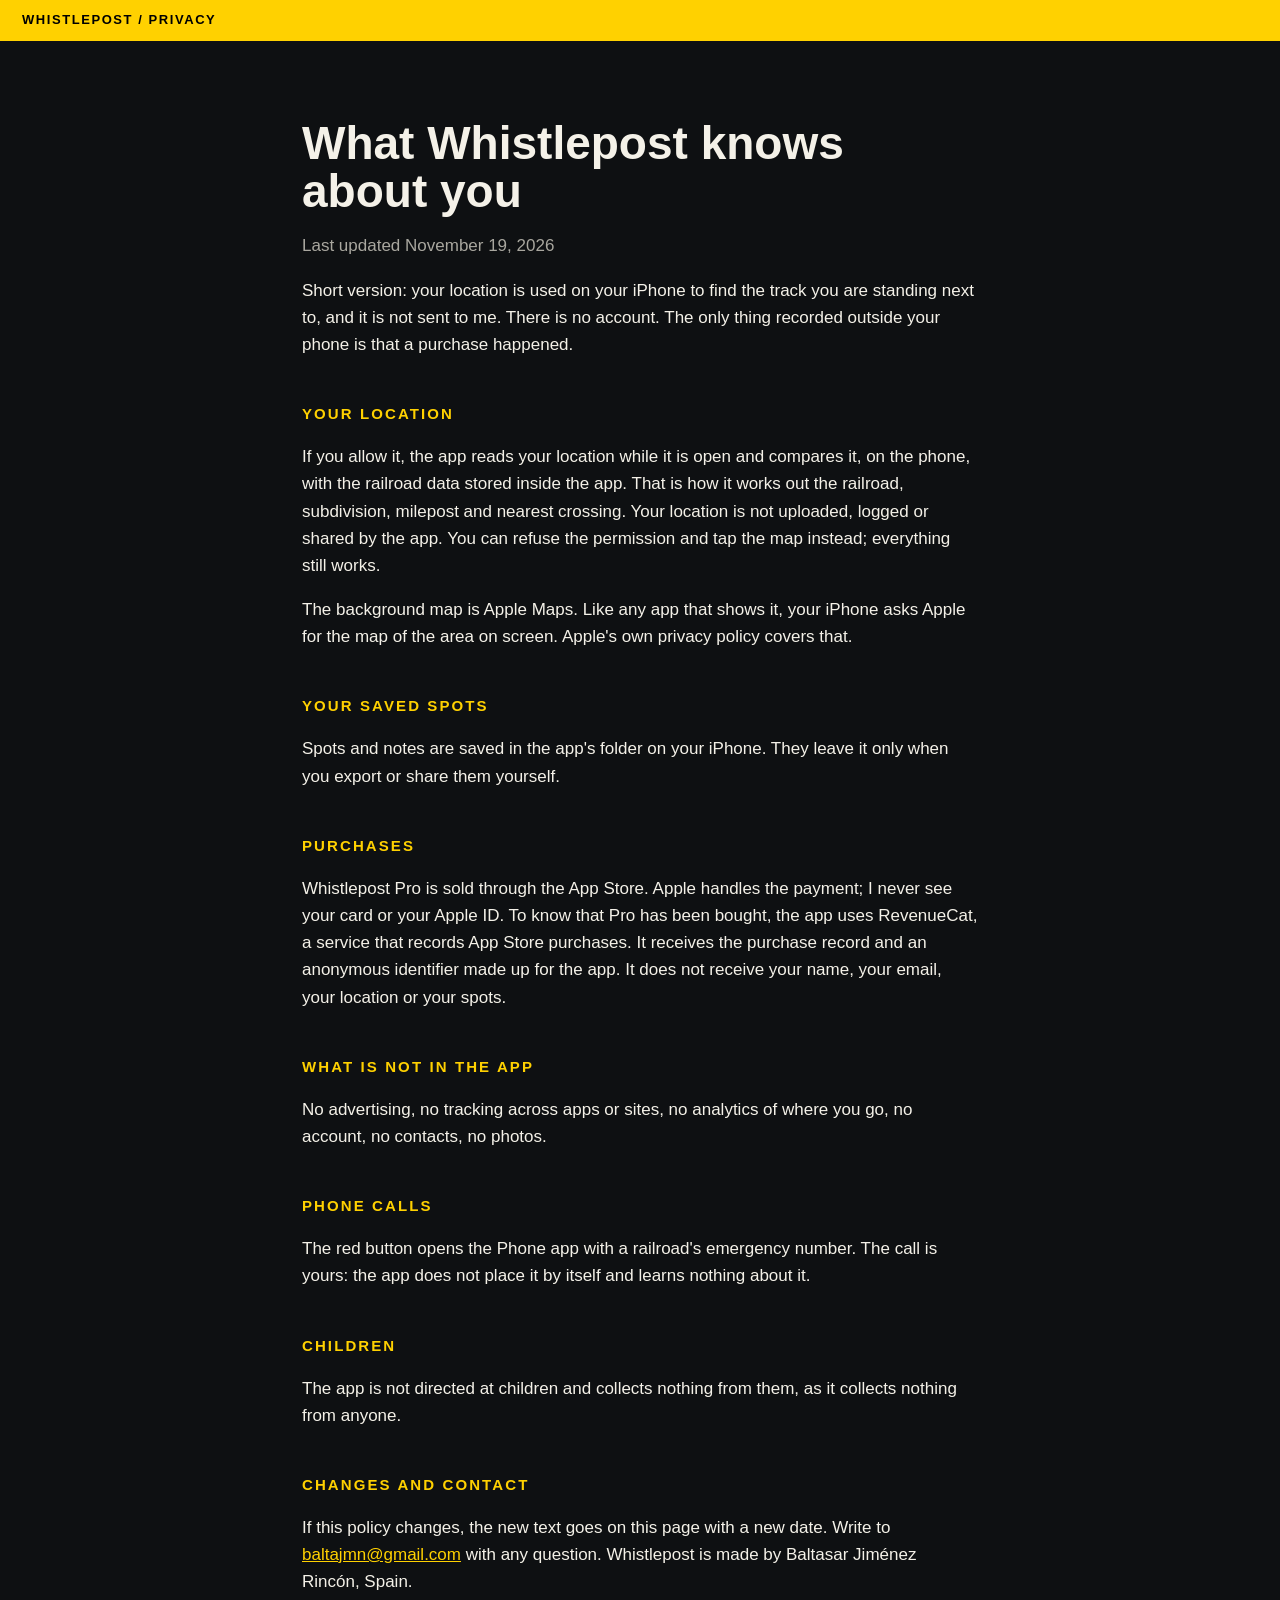
==== privacy/index.html @ 2c63f552 "Web: landing, privacy and terms Co-Authored-By: Claude Opus 5.5 <noreply@anthropic.com>" ====
<!doctype html>
<html lang="en">
<head>
<meta charset="utf-8">
<meta name="viewport" content="width=device-width, initial-scale=1">
<title>Whistlepost privacy policy</title>
<link rel="stylesheet" href="../assets/site.css">
</head>
<body>
<header class="band"><a href="../">Whistlepost</a> / Privacy</header>
<main>
<h1>What Whistlepost knows about you</h1>
<p class="dim">Last updated November 19, 2026</p>
<p>Short version: your location is used on your iPhone to find the track you are standing next to, and it is not sent to me. There is no account. The only thing recorded outside your phone is that a purchase happened.</p>

<h2>Your location</h2>
<p>If you allow it, the app reads your location while it is open and compares it, on the phone, with the railroad data stored inside the app. That is how it works out the railroad, subdivision, milepost and nearest crossing. Your location is not uploaded, logged or shared by the app. You can refuse the permission and tap the map instead; everything still works.</p>
<p>The background map is Apple Maps. Like any app that shows it, your iPhone asks Apple for the map of the area on screen. Apple's own privacy policy covers that.</p>

<h2>Your saved spots</h2>
<p>Spots and notes are saved in the app's folder on your iPhone. They leave it only when you export or share them yourself.</p>

<h2>Purchases</h2>
<p>Whistlepost Pro is sold through the App Store. Apple handles the payment; I never see your card or your Apple ID. To know that Pro has been bought, the app uses RevenueCat, a service that records App Store purchases. It receives the purchase record and an anonymous identifier made up for the app. It does not receive your name, your email, your location or your spots.</p>

<h2>What is not in the app</h2>
<p>No advertising, no tracking across apps or sites, no analytics of where you go, no account, no contacts, no photos.</p>

<h2>Phone calls</h2>
<p>The red button opens the Phone app with a railroad's emergency number. The call is yours: the app does not place it by itself and learns nothing about it.</p>

<h2>Children</h2>
<p>The app is not directed at children and collects nothing from them, as it collects nothing from anyone.</p>

<h2>Changes and contact</h2>
<p>If this policy changes, the new text goes on this page with a new date. Write to <a href="mailto:baltajmn@gmail.com?subject=Whistlepost%20privacy">baltajmn@gmail.com</a> with any question. Whistlepost is made by Baltasar Jiménez Rincón, Spain.</p>
</main>
</body>
</html>
---- assets/site.css ----
:root { --ballast: #0e1012; --plate: #1a1d21; --ink: #f4f1e8; --dim: #a9a79f; --yellow: #ffd100; --red: #e5342b; }
* { box-sizing: border-box; }
body { margin: 0; background: var(--ballast); color: var(--ink); font: 17px/1.6 -apple-system, "Helvetica Neue", Arial, sans-serif; }
main { max-width: 720px; margin: 0 auto; padding: 56px 22px 90px; }
header.band { background: var(--yellow); color: #000; padding: 10px 22px; font-weight: 800; letter-spacing: .12em; text-transform: uppercase; font-size: 13px; }
header.band a { color: #000; text-decoration: none; }
h1 { font-size: 46px; line-height: 1.05; margin: 22px 0 14px; font-stretch: condensed; font-weight: 900; }
h2 { font-size: 15px; letter-spacing: .14em; text-transform: uppercase; color: var(--yellow); margin: 44px 0 8px; }
p, li { color: var(--ink); }
.dim { color: var(--dim); }
a { color: var(--yellow); }
.sign { display: inline-block; background: var(--ink); color: #000; font: 800 30px/1 ui-monospace, Menlo, monospace; padding: 10px 16px; border-radius: 4px; outline: 2px solid #000; outline-offset: -5px; }
.plate { background: var(--plate); border: 1.5px solid rgba(244, 241, 232, .18); border-radius: 5px; padding: 18px 20px; margin: 16px 0; }
.call { background: var(--red); color: #fff; border-radius: 5px; padding: 14px 18px; font-weight: 700; }
img.icon { width: 96px; height: 96px; border-radius: 22px; display: block; }
footer { margin-top: 60px; font-size: 14px; color: var(--dim); }
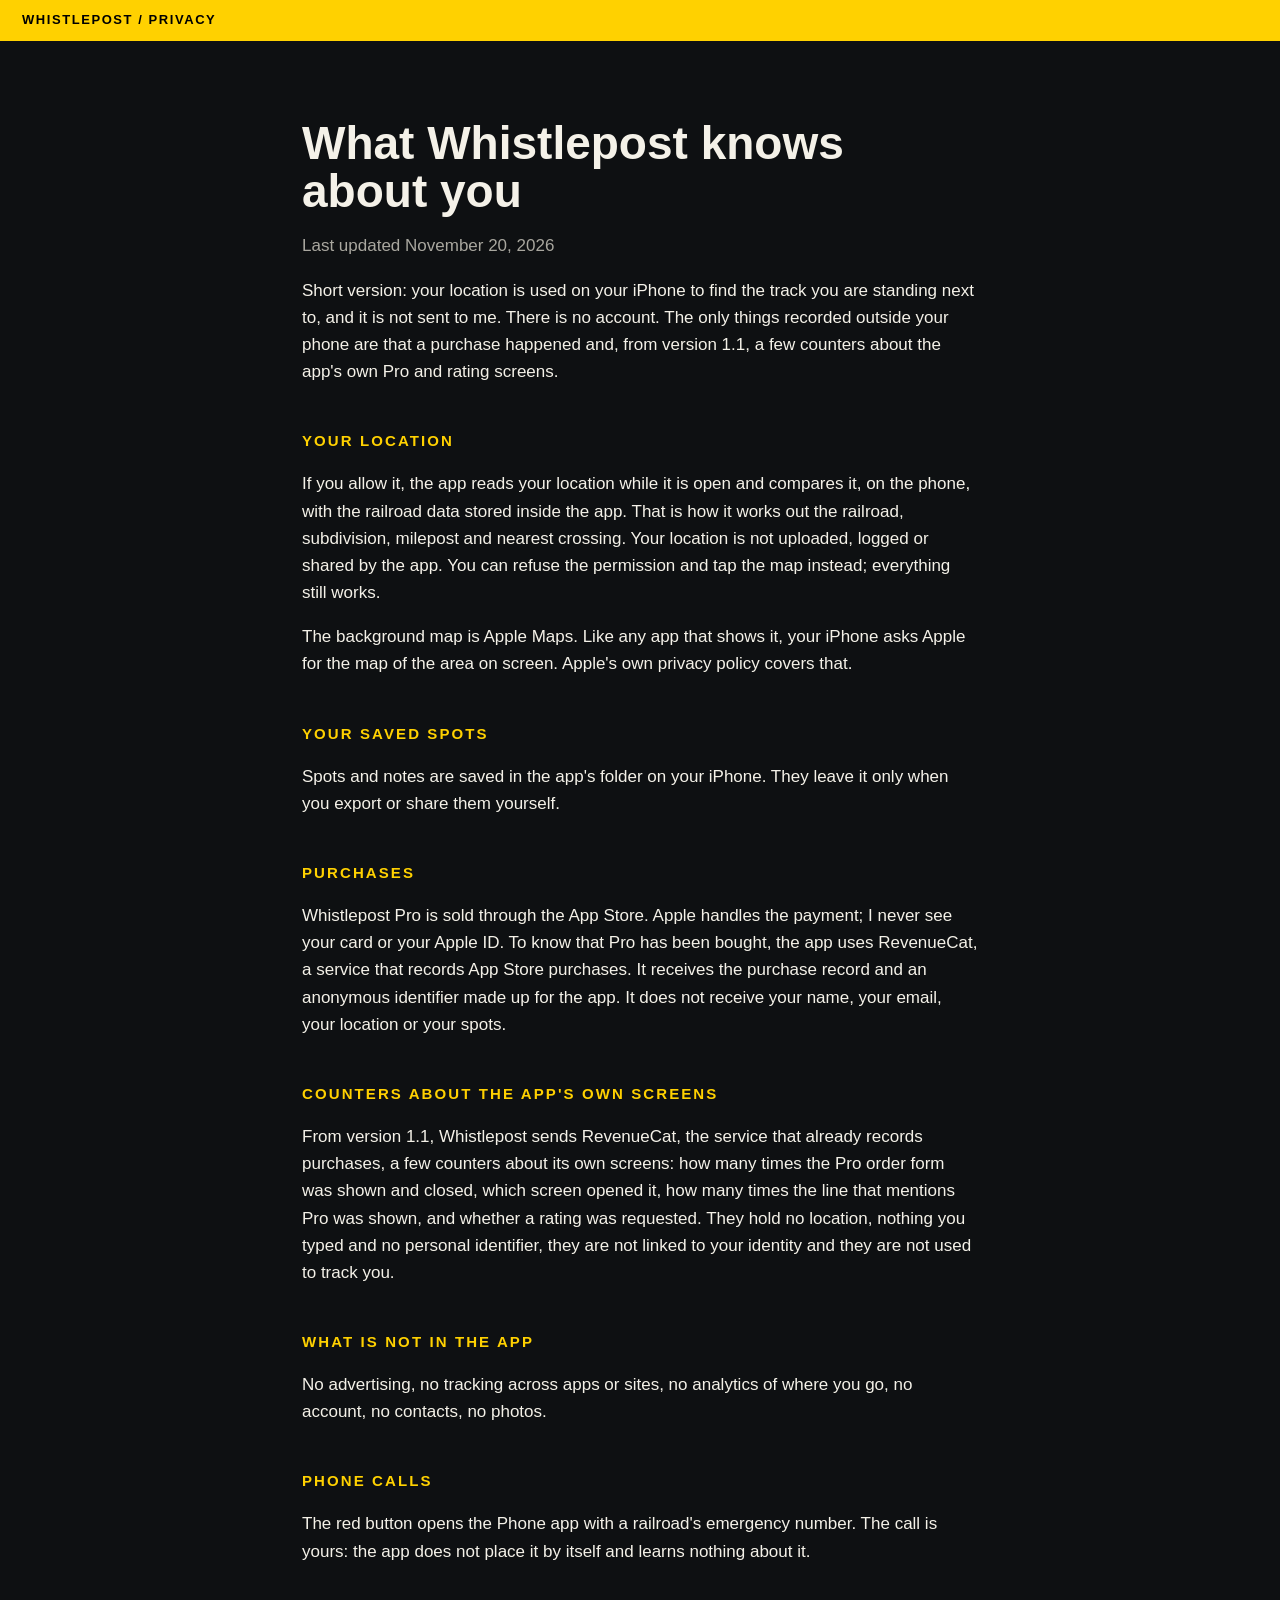
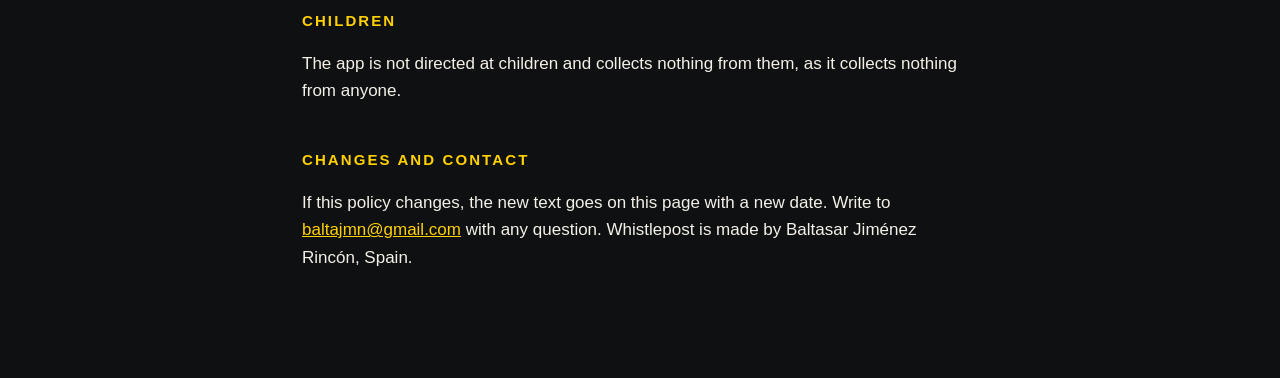
==== commit 73c27667: "Privacy: counters about the Pro and rating screens, from version 1.1 Co-Authored-By: Claude Fable 5." ====
--- a/privacy/index.html
+++ b/privacy/index.html
@@ -10,8 +10,8 @@
 <header class="band"><a href="../">Whistlepost</a> / Privacy</header>
 <main>
 <h1>What Whistlepost knows about you</h1>
-<p class="dim">Last updated November 19, 2026</p>
-<p>Short version: your location is used on your iPhone to find the track you are standing next to, and it is not sent to me. There is no account. The only thing recorded outside your phone is that a purchase happened.</p>
+<p class="dim">Last updated November 20, 2026</p>
+<p>Short version: your location is used on your iPhone to find the track you are standing next to, and it is not sent to me. There is no account. The only things recorded outside your phone are that a purchase happened and, from version 1.1, a few counters about the app's own Pro and rating screens.</p>
 
 <h2>Your location</h2>
 <p>If you allow it, the app reads your location while it is open and compares it, on the phone, with the railroad data stored inside the app. That is how it works out the railroad, subdivision, milepost and nearest crossing. Your location is not uploaded, logged or shared by the app. You can refuse the permission and tap the map instead; everything still works.</p>
@@ -22,6 +22,9 @@
 
 <h2>Purchases</h2>
 <p>Whistlepost Pro is sold through the App Store. Apple handles the payment; I never see your card or your Apple ID. To know that Pro has been bought, the app uses RevenueCat, a service that records App Store purchases. It receives the purchase record and an anonymous identifier made up for the app. It does not receive your name, your email, your location or your spots.</p>
+
+<h2>Counters about the app's own screens</h2>
+<p>From version 1.1, Whistlepost sends RevenueCat, the service that already records purchases, a few counters about its own screens: how many times the Pro order form was shown and closed, which screen opened it, how many times the line that mentions Pro was shown, and whether a rating was requested. They hold no location, nothing you typed and no personal identifier, they are not linked to your identity and they are not used to track you.</p>
 
 <h2>What is not in the app</h2>
 <p>No advertising, no tracking across apps or sites, no analytics of where you go, no account, no contacts, no photos.</p>
